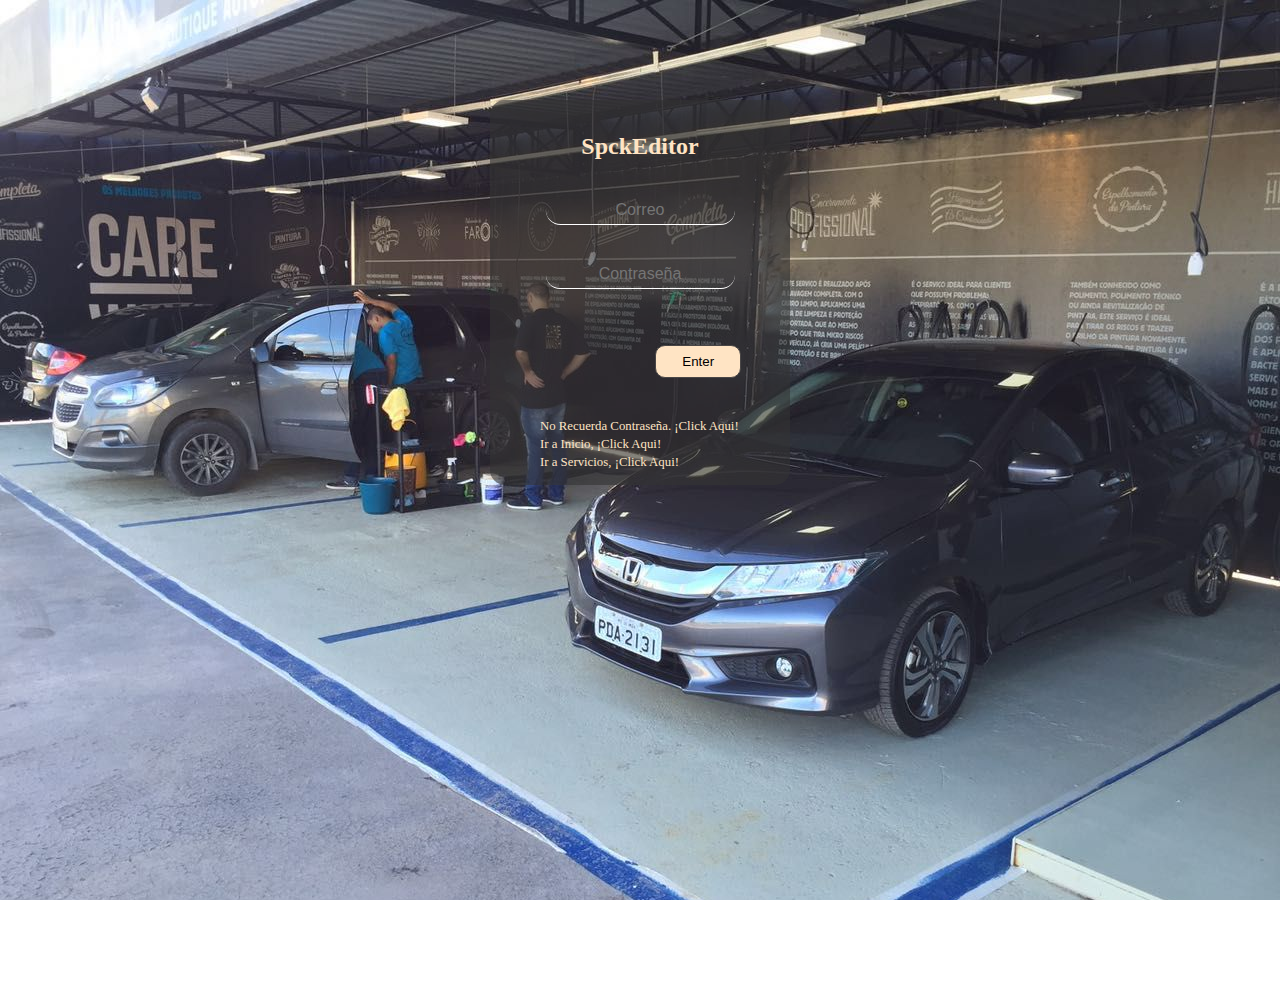
==== index.html @ 0785af17 "Add files via upload" ====
<!DOCTYPE html>
<html>

<head>
  <meta charset="UTF-8">
  <meta name="viewport" content="width=device-width, initial-scale=1">
  <link rel="stylesheet" href="css/index.css">
  <title>SpckEditor</title>
</head>

<body>

<div class="contenedor">
  <section>  
  <form action="inicio.html">
    <br>
    <h2>SpckEditor</h2>
    <br><br>
    <input class="inContenedor"  id="user" type="email" placeholder="Correo">
    
    <br><br>
    <input  class="inContenedor" id="pass"  type="password" placeholder="Contraseña">
    <br><br>
    
    <button class="btnEter" type="submit" id="btnEnter">Enter</button>
    
    <br><br>
    <a href="index2.html">No Recuerda Contraseña. ¡Click Aqui!</a>
   <br> <a href="inicio.html">Ir a Inicio, ¡Click Aqui!</a>
   <br> <a href="Servicios.html">Ir a Servicios, ¡Click Aqui!</a>
  </form>
</section>

</div>


<source src="js/index.js" type="text/js">

</body>

</html>
---- css/index.css ----
*{
  margin: 0;
  padding: 0;
  box-sizing: border-box;
}

body{
  background: url(../img/fondoAuto.jpg);
  background-size: cover;
  background-attachment: fixed;
  height: 100vh;
}

.contenedor{
  width: 300px;
  margin: 100px auto;
  max-width: 350px;
  padding: 15px;
  background-color: rgb(51,51,51,0.602);
  border-radius: 15px;
}
h2{
  text-align: center;
  color: bisque;
}

h4{
  text-align: center;
  color: rgb(209, 204, 195);
}
.inContenedor{
  width: 70%;
  display: block;
  margin: auto;
  background-color: transparent;
  border: none;
  border-bottom: white thin solid;
  text-align: center;
  outline: none;
  padding: .3rem 0;
  font-size: 1rem;
  color: aliceblue;
  border-radius: 15px;
}

.btnEter{
  width: 32%;
  border: solid thin rgb(73, 70, 70);
  text-align: center;
  padding: .5rem;
  cursor: pointer;
  margin: 20px 150px;
  border-radius: 10px;
  background-color: bisque;
}

.contenedor a{
  margin: auto 35px;
  font-size: .8rem;
  color: bisque;
  text-decoration: none;
}
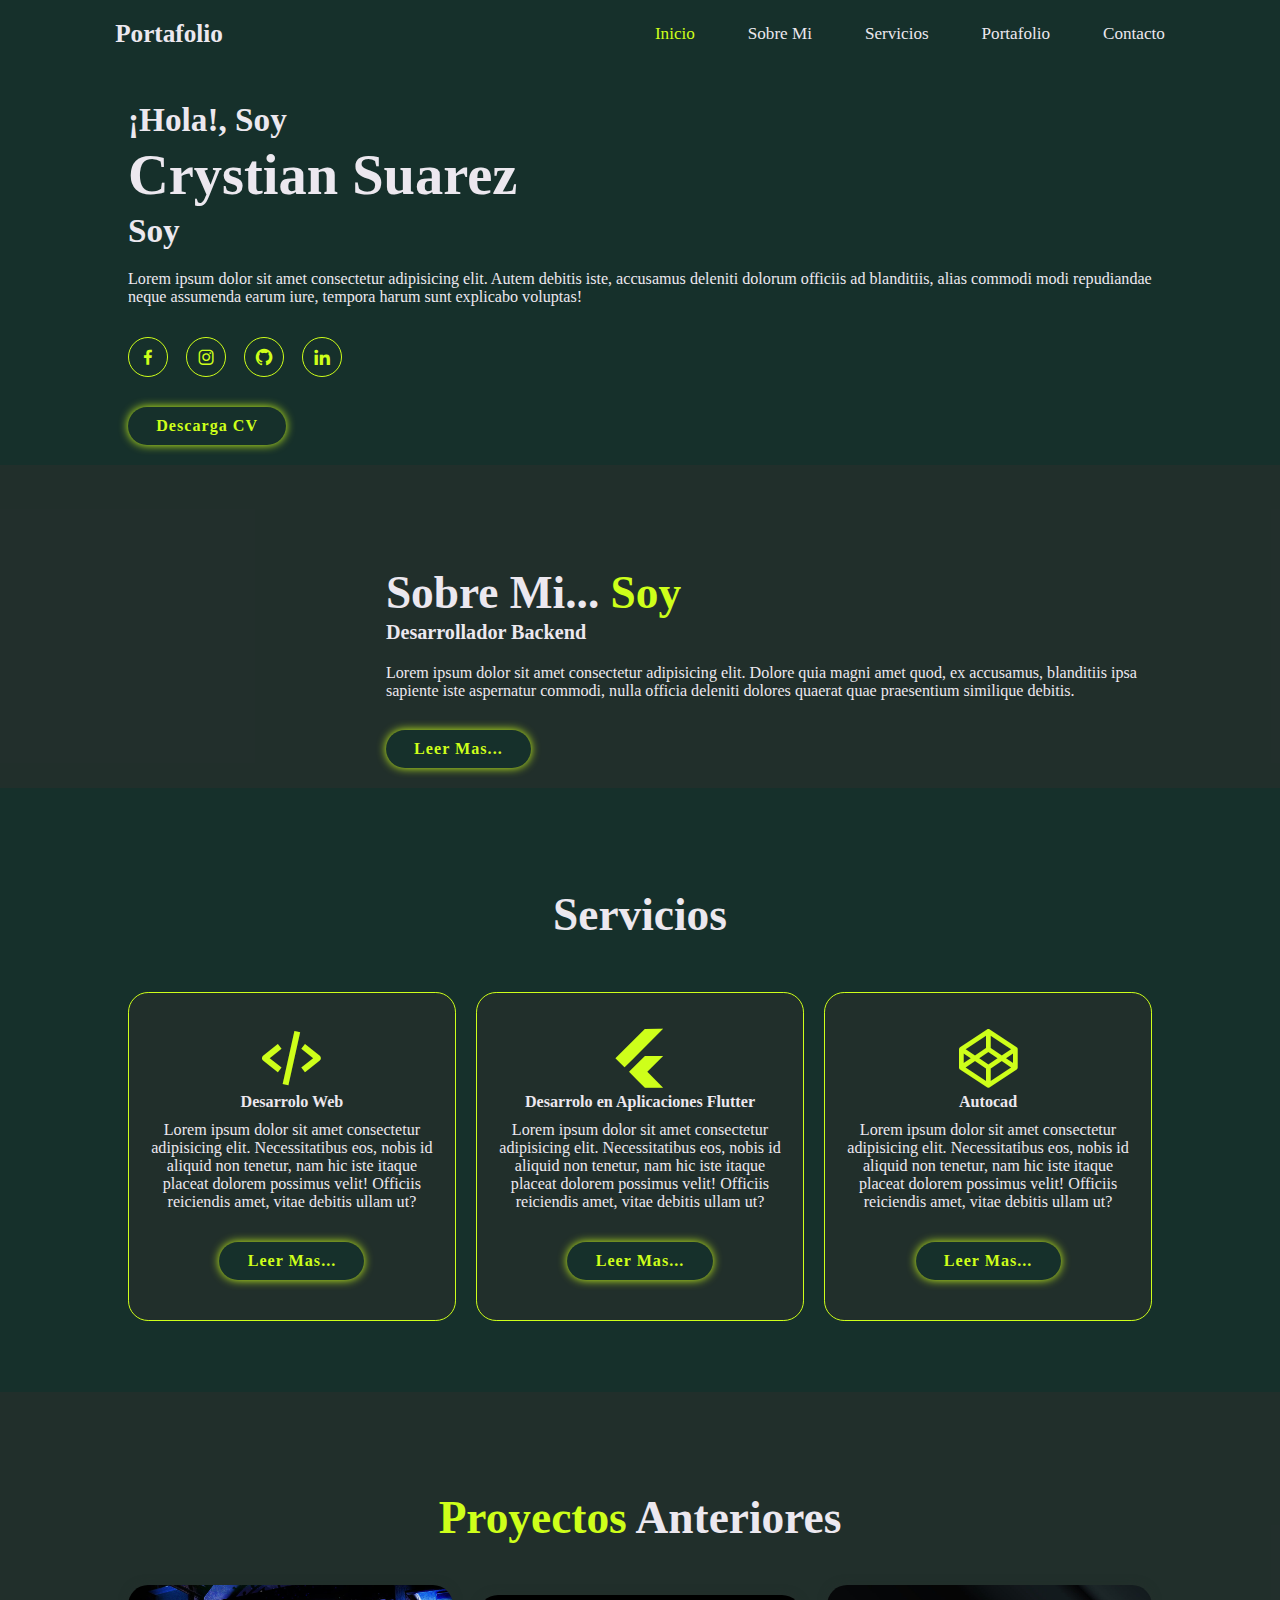
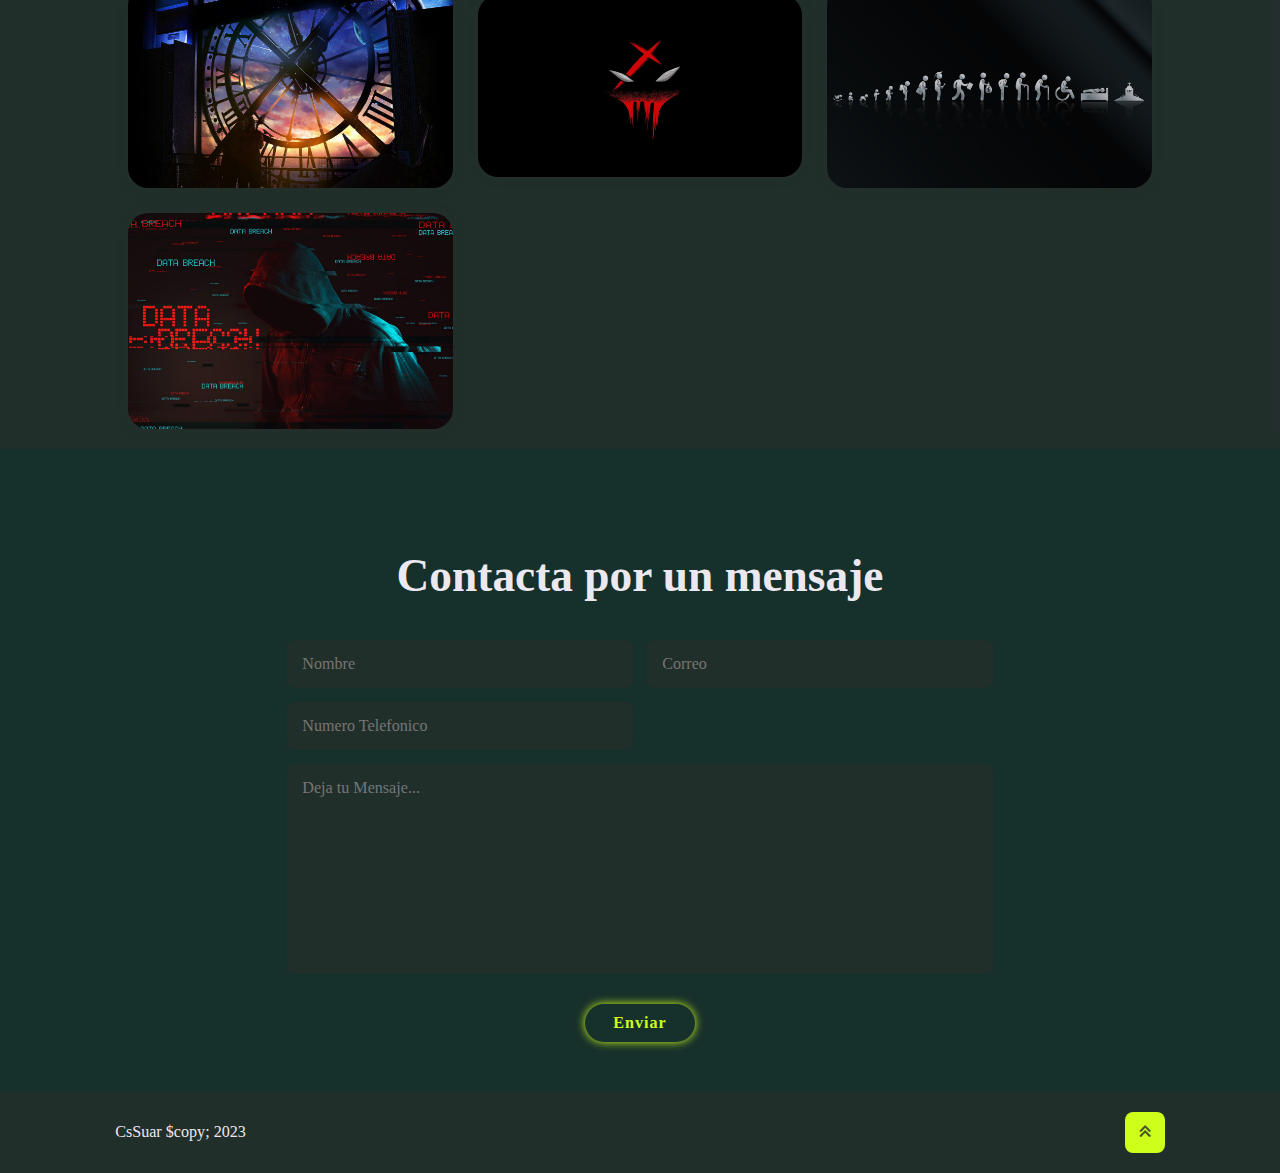
==== commit 879a9431: "PortafolioActualizado" ====
--- a/index.html
+++ b/index.html
@@ -1,41 +1,152 @@
 <!DOCTYPE html>
-<html>
+<html lang="en">
+<head>
+    <meta charset="UTF-8">
+    <meta name="viewport" content="width=device-width, initial-scale=1.0">
+    <link href='https://unpkg.com/boxicons@2.1.4/css/boxicons.min.css' rel='stylesheet'>
+    <link rel="stylesheet" href="css/style.css">
+    
+    <title>CsSuar V1</title>
+</head>
+<body>
+    <header class="header">
+        <a href="#" class="logotipo">Portafolio</a>
+        <i class='bx bx-menu' id="menu-icon"></i>
+        <nav class="navbar">
+            <a href="#home" class="active" id="">Inicio</a>
+            <a href="#about" class="" id="">Sobre Mi</a>
+            <a href="#services" class="" id="">Servicios</a>
+            <a href="#portafolio" class="" id="">Portafolio</a>
+            <a href="#contact" class="" id="">Contacto</a>
+        </nav>
+    </header>
+    <section class="home" id="home">
+        <div class="home-content">
+            <h3>¡Hola!, Soy</h3>
+            <h1>Crystian Suarez</h1>
+            <h3>Soy <span class="multiple-text"></span></h3>
+            <p>Lorem ipsum dolor sit amet consectetur adipisicing elit. Autem debitis iste, accusamus deleniti dolorum officiis ad blanditiis, alias commodi modi repudiandae neque assumenda earum iure, tempora harum sunt explicabo voluptas!</p>
+            <div class="media-social">
+                <a href=""><i class='bx bxl-facebook'></i></a>
+                <a href=""><i class='bx bxl-instagram'></i></a>
+                <a href=""><i class='bx bxl-github' ></i></a>
+                <a href=""><i class='bx bxl-linkedin'></i></a>
+            </div>
+            <a href="" class="btn">Descarga CV</a>
+        </div>
+        
+        <div class="home-img">
+            <img src="" alt="">
+        </div>
+    </section>
+    
+    <!--  -->
+    <section class="about" id="about">
+        <div class="about-img">
+            <img src="" alt="">
+        </div>
+        <div class="about-content">
+            <h2 class="heading">Sobre Mi... <span>Soy</span></h2>
+            <h3>Desarrollador Backend</h3>
+            <p>Lorem ipsum dolor sit amet consectetur adipisicing elit. Dolore quia magni amet quod, ex accusamus, blanditiis ipsa sapiente iste aspernatur commodi, nulla officia deleniti dolores quaerat quae praesentium similique debitis.</p>
+            <a href="" class="btn">Leer Mas...</a>
+        </div>
+    </section>
 
-<head>
-  <meta charset="UTF-8">
-  <meta name="viewport" content="width=device-width, initial-scale=1">
-  <link rel="stylesheet" href="css/index.css">
-  <title>SpckEditor</title>
-</head>
+    <!--  -->
+    <section class="services" id="services">
+        <h2 class="heading">Servicios</h2>
+        <div class="services-container">
+            <div class="services-box">
+                <i class='bx bx-code-alt'></i>
+                <h3>Desarrolo Web</h3>
+                <p>Lorem ipsum dolor sit amet consectetur adipisicing elit. Necessitatibus eos, nobis id aliquid non tenetur, nam hic iste itaque placeat dolorem possimus velit! Officiis reiciendis amet, vitae debitis ullam ut?</p>
+                <a href="" class="btn">Leer Mas...</a>
+            </div>
+            <div class="services-box">
+                <i class='bx bxl-flutter'></i>
+                <h3>Desarrolo en Aplicaciones Flutter</h3>
+                <p>Lorem ipsum dolor sit amet consectetur adipisicing elit. Necessitatibus eos, nobis id aliquid non tenetur, nam hic iste itaque placeat dolorem possimus velit! Officiis reiciendis amet, vitae debitis ullam ut?</p>
+                <a href="" class="btn">Leer Mas...</a>
+            </div>
+            <div class="services-box">
+                <i class='bx bxl-codepen'></i>
+                <h3>Autocad</h3>
+                <p>Lorem ipsum dolor sit amet consectetur adipisicing elit. Necessitatibus eos, nobis id aliquid non tenetur, nam hic iste itaque placeat dolorem possimus velit! Officiis reiciendis amet, vitae debitis ullam ut?</p>
+                <a href="" class="btn">Leer Mas...</a>
+            </div>
+        </div>
+    </section>
 
-<body>
+    <!--  -->
+    <section class="portafolio" id="portafolio">
+        <h2 class="heading"><span>Proyectos</span> Anteriores</h2>
 
-<div class="contenedor">
-  <section>  
-  <form action="inicio.html">
-    <br>
-    <h2>SpckEditor</h2>
-    <br><br>
-    <input class="inContenedor"  id="user" type="email" placeholder="Correo">
+        <div class="portafolio-container">
+            <div class="portafolio-box">
+                <img src="assets/img/3.jpg" alt="">
+                <div class="portafolio-layer">
+                    <h4>Diseño Web</h4>
+                    <p>Loremmm</p>
+                    <a href=""><i class='bx bx-link-external' ></i></a>
+                </div>
+            </div>
+
+            <div class="portafolio-box">
+                <img src="assets/img/5.jpg" alt="">
+                <div class="portafolio-layer">
+                    <h4>Aplicaciones Flutter</h4>
+                    <p>Loremmm</p>
+                    <a href=""><i class='bx bx-link-external' ></i></a>
+                </div>
+            </div>
+                
+            <div class="portafolio-box">
+                <img src="assets/img/6.jpg" alt="">
+                <div class="portafolio-layer">
+                    <h4>Autocad</h4>
+                    <p>Loremmm</p>
+                    <a href=""><i class='bx bx-link-external' ></i></a>
+                </div>
+            </div>
+            
+            <div class="portafolio-box">
+                <img src="assets/img/8.jpg" alt="">
+                <div class="portafolio-layer">
+                    <h4>Diseño Aplicaciones</h4>
+                    <p>Loremmm</p>
+                    <a href=""><i class='bx bx-link-external' ></i></a>
+                </div>
+            </div>
+        </div>  
+    </section>
+
+    <section class="contact" id="contact">
+        <h2 class="heading">Contacta por un mensaje</h2>
+        <form action="">
+            <div class="input-box">
+                <input type="text" placeholder="Nombre">
+                <input type="email" name="" id="" placeholder="Correo">
+            </div>
+            <div class="input-box">
+                <input type="tel" name="" placeholder="Numero Telefonico" id="">
+                
+            </div>
+            <textarea name="" placeholder="Deja tu Mensaje..." id="" cols="30" rows="10"></textarea>
+            <input type="submit" value="Enviar" class="btn">
+        </form>
+    </section>
     
-    <br><br>
-    <input  class="inContenedor" id="pass"  type="password" placeholder="Contraseña">
-    <br><br>
-    
-    <button class="btnEter" type="submit" id="btnEnter">Enter</button>
-    
-    <br><br>
-    <a href="index2.html">No Recuerda Contraseña. ¡Click Aqui!</a>
-   <br> <a href="inicio.html">Ir a Inicio, ¡Click Aqui!</a>
-   <br> <a href="Servicios.html">Ir a Servicios, ¡Click Aqui!</a>
-  </form>
-</section>
+    <footer class="footer">
+        <div class="footerText">
+            <p>CsSuar $copy; 2023</p>
+        </div>
+        <div class="footerIcon"><a href="#home"><i class='bx bx-chevrons-up' ></i></a></div>
+    </footer>
+    <script src="https://unpkg.com/scrollreveal"></script>
+    <script src="https://unpkg.com/typed.js@2.0.16/dist/typed.umd.js"></script>
+    <script src="js/script.js"></script>
+</body>
+</html>
 
-</div>
-
-
-<source src="js/index.js" type="text/js">
-
-</body>
-
-</html>
+    --- a/css/style.css
+++ b/css/style.css
@@ -0,0 +1,452 @@
+@font-face {
+    font-family: "LoraBI";
+    src: url("assets/fonts/Lora-BoldItalic.ttf");
+}
+@font-face {
+    font-family: "LoraMI";
+    src: url("assets/fonts/Lora-MediumItalic.ttf");
+}
+@font-face {
+    font-family: "LoraReg";
+    src: url("assets/fonts/Lora-Regular.ttf");
+}
+
+* {
+    margin: 0;
+    padding: 0;
+    box-sizing: border-box;
+    text-decoration: none;
+    border: none;
+    outline: none;
+    scroll-behavior: smooth;
+    font-family: "LoraMI";
+}
+
+:root{
+    --bg-color: #16302B;
+    --second-color: #242f2cd2;
+    --terced-color: #CEFF1A;
+    --tercedLine-color: #cdff1a65;
+    --text-color: #ECE8EF;
+
+}
+html{
+    font-size: 63%;
+    overflow-x: hidden;
+}
+body{
+    background: var(--bg-color);
+    color: var(--text-color);
+}
+section{
+    min-height: 16vh;
+    padding: 10rem 10% 2rem;
+}
+span{
+    color: var(--terced-color);
+}
+.header{
+    position: fixed;
+    top: 0;
+    left: 0;
+    width: 100%;
+    padding: 2rem 9%;
+    background: var(--bg-color);
+    display: flex;
+    justify-content: space-between;
+    align-items: center;
+    z-index: 100;
+}
+.header.sticky{
+    border-bottom: .1rem solid rgba(0,0,0,0.2);
+}
+.logotipo{
+    font-size: 2.5rem;
+    color: var(--text-color);
+    font-weight: 600;
+    cursor: default;
+}
+.navbar a {
+    font-size: 1.7rem;
+    color: var(--text-color);
+    margin-left: 5rem;
+}
+
+.navbar a:hover,
+.navbar a.active{
+    color: var(--terced-color);
+}
+
+#menu-icon{
+    font-size: 3.7rem;
+    color: var(--text-color);
+    display: none;
+}
+
+.home{
+    display: flex;
+    justify-content: center;
+    align-items: center;
+}
+.home-img img{
+    width: 35vh;
+    animation: floatImage 4s ease-in-out infinite;
+}
+@keyframes floatImage {
+    0% { transform: translateY(0); }
+    50% { transform: translateY(-2.4rem); }
+    100% { transform: translateY(0); }
+}
+.home-content h3{
+    font-size: 3.3rem;
+    font-weight: 700;
+}
+.home-content h3:nth-of-type(2){
+    margin-bottom: 2rem;
+}
+
+.home-content h1{
+    font-size: 5.6rem;
+    font-weight: 700;
+    line-height: 1.3;
+}
+.home-content p{
+    font-size: 1.6rem;
+}
+.media-social a{
+    display: inline-flex;
+    justify-content: center;
+    align-items: center;
+    width: 4rem;
+    height: 4rem;
+    background: transparent;
+    border: .1rem solid var(--terced-color);
+    border-radius: 50%;
+    font-size: 2rem;
+    color: var(--terced-color);
+    margin: 3rem 1.5rem 3rem 0;
+    transition: .5s ease;
+}
+
+.media-social a:hover{
+    background: var(--terced-color);
+    color: var(--bg-color);
+    box-shadow: 0 0 1rem var(--terced-color);
+}
+.btn{
+    display: inline-block;
+    padding: 1rem 2.8rem;
+    background: var(--bg-color);
+    border-radius: 4rem;
+    box-shadow: 0 0 1rem var(--terced-color);
+    font-size: 1.6rem;
+    color: var(--terced-color);
+    letter-spacing: .1rem;
+    font-weight: 600;
+}
+.btn:hover{
+    background: var(--terced-color);
+    color: var(--bg-color);
+    transition: .5s ease;
+}
+
+.about{
+    display: flex;
+    justify-content: center;
+    align-items: center;
+    gap: 2rem;
+    background: var(--second-color);    
+}
+.about-img {
+    width: 35vw;
+}
+.heading {
+    text-align: center;
+    font-size: 4.5rem;
+}
+.about-content h2 {
+    text-align: left;
+    line-height: 1.2;
+}
+.about-content h3{
+    font-size: 2rem;
+}
+.about-content p{
+    font-size: 1.6rem;
+    margin: 2rem 0 3rem;
+}
+
+.services h2{
+    margin-bottom: 5rem;
+}
+.services-container{
+    display: flex;
+    justify-content: center;
+    align-items: center;
+    flex-wrap: wrap;
+    gap: 2rem;
+    margin-bottom: 5rem;
+}
+.services-container .services-box{
+    flex: 1 1 30rem;
+    background: var(--second-color);
+    padding: 3rem 2rem 4rem; 
+    border-radius: 2rem;
+    text-align: center;
+    border: .1rem solid var(--terced-color);
+    transition: .5s ease;
+}
+.services-container .services-box:hover{
+    border-color: var(--terced-color);
+    transform: scale(1.02);
+}
+.services-box i {
+    font-size: 7rem;
+    color: var(--terced-color);
+}
+.services-box h3{
+    font-size: 1.6rem;
+}
+.services-box p{
+    font-size: 1.6rem;
+    margin: 1rem 0 3rem;
+}
+
+.portafolio {
+    background: var(--second-color); 
+}
+.portafolio h2{
+    margin-bottom: 4rem;
+}
+.portafolio-container{
+    display: grid;
+    grid-template-columns: repeat(3,1fr);
+    align-items: center;
+    gap: 2.5rem;
+}
+.portafolio-container .portafolio-box{
+    position: relative;
+    border-radius: 2rem;
+    box-shadow: 0 0 1rem var(--second-color);
+    overflow: hidden;
+    display: flex;
+}
+.portafolio-box img{
+    width: 100%;
+    transition: .5s ease;
+}
+.portafolio-box:hover img {
+    transform: scale(1.1);
+}
+.portafolio-box .portafolio-layer{
+    position: absolute;
+    bottom: 0;
+    left: 0;
+    width: 100%;
+    height: 100%;
+    background: linear-gradient(rgba(0, 0, 0, 0),var(--tercedLine-color));
+    display: flex;
+    justify-content: center;
+    align-items: center;
+    flex-direction: column;
+    text-align: center;
+    padding: 0 4rem;
+    transform: translateY(100%);
+    transition: .5s ease;
+}
+.portafolio-box:hover .portafolio-layer{
+    transform: translateY(0);
+}
+.portafolio-layer h4 {
+    font-size: 3rem;
+}
+.portafolio-layer p{
+    font-size: 1.6rem;
+    margin: .3rem 0 1rem;
+}
+.portafolio-layer a {
+    display: inline-flex;
+    justify-content: center;
+    align-items: center;
+    width: 5rem;
+    height: 5rem;
+    background: var(--bg-color);
+    border-radius: 50%;
+}
+.portafolio-layer a i {
+    font-size: 2rem;
+    color: var(--text-color); 
+}
+
+.contact h2 {
+    margin-bottom: 3rem;
+}
+.contact form {
+    max-width: 70rem;
+    margin: 1rem auto;
+    text-align: center;
+    margin-bottom: 3rem;
+}
+.contact form .input-box{
+    display:flex;
+    justify-content: space-between;
+    flex-wrap: wrap;
+}
+.contact form .input-box input,
+.contact form textarea {
+    width: 100%;
+    padding: 1.5rem;
+    font-size: 1.6rem;
+    color: var(--text-color);
+    background: var(--second-color);
+    border-radius: .8rem;
+    margin: .7rem 0 ;
+}
+.contact form .input-box input {
+    width: 49%;
+}
+.contact form textarea{
+    resize: none;
+}
+.contact form .btn {
+    margin-top: 2rem;
+    cursor: pointer;
+}
+
+.footer {
+    display: flex;
+    justify-content: space-between;
+    align-items: center;
+    flex-wrap: wrap;
+    padding: 2rem 9%;
+    background: var(--second-color);
+}
+.footerText p {
+    font-size: 1.6rem;
+}
+.footerIcon a {
+    display: inline-flex;
+    justify-content: center;
+    align-items: center;
+    padding: .8rem;
+    background: var(--terced-color);
+    border-radius: .8rem;
+    transition: .5s ease;
+}
+.footerIcon a:hover{
+    box-shadow: 0 0 2rem var(--terced-color);
+}
+.footerIcon a i {
+    font-size: 2.4rem;
+    color: var(--second-color);
+}
+
+
+/* Responsivo */
+@media (max-width:1200px) {
+    html{
+        font-size: 55%;
+    }
+}
+@media (max-width:991px) {
+    .header{
+        padding: 2rem 3%;
+    }
+    section{
+        padding: 10rem 3% 2rem;
+    }
+    .services{
+        padding-bottom: 7rem;
+    }
+    .portafolio{
+        padding-bottom: 7rem;
+    }
+    .contact{
+        min-height: auto;
+    }
+    .footer{
+        padding: 2rem 3%;
+    }
+}
+@media (max-width:768px) {
+    #menu-icon{
+        display: block;
+    }
+    .navbar{
+        position: absolute;
+        top: 100%;
+        left: 0;
+        width: 100%;
+        padding: 1rem 3%;
+        background: var(--bg-color);
+        border-top: .1rem solid rgba(0,0,0,0.2);
+        box-shadow: 0 .5rem 1rem rgba(0,0,0,0.2);
+        display: none;
+    }
+    .navbar.active{
+        display: block;
+    }
+    .navbar a{
+        display: block;
+        font-size: 2rem;
+        margin: 3rem 0;
+    }
+    .home{
+        flex-direction: column;
+    }
+    .home-content h3 {
+        font-size: 2.6rem;
+    }
+    .home-content h1 {
+        font-size: 5rem;
+    }
+    .home-img img {
+        width: 70vW;
+        margin-top: 4rem;
+    }
+    .about{
+        flex-direction: column-reverse;
+    }
+    .about img {
+        width: 70vw;
+        margin-top: 4rem;
+    }
+    .services h2 {
+        margin-bottom: 3rem;
+    }
+    .portafolio h2{
+        margin-bottom: 3rem;
+    }
+    .portafolio-container{
+        grid-template-columns: repeat(2,1fr);
+    }
+}
+@media (max-width: 617px) {
+    .portafolio-container{
+        grid-template-columns: 1fr;
+    }
+    
+}
+@media (max-width: 450px) {
+    html{
+        font-size: 50%;
+    }
+    .contact form .input-box input {
+        width: 100%;
+    }
+}
+@media (ma-width: 365px) {
+    .home-img img {
+        width: 90vw;
+    }
+    .about-img img {
+        width: 90vw;
+    }
+    .footer{
+        flex-direction: column-reverse;
+    }
+    .footer p {
+        text-align: center;
+        margin-top: 2rem;
+    }
+}